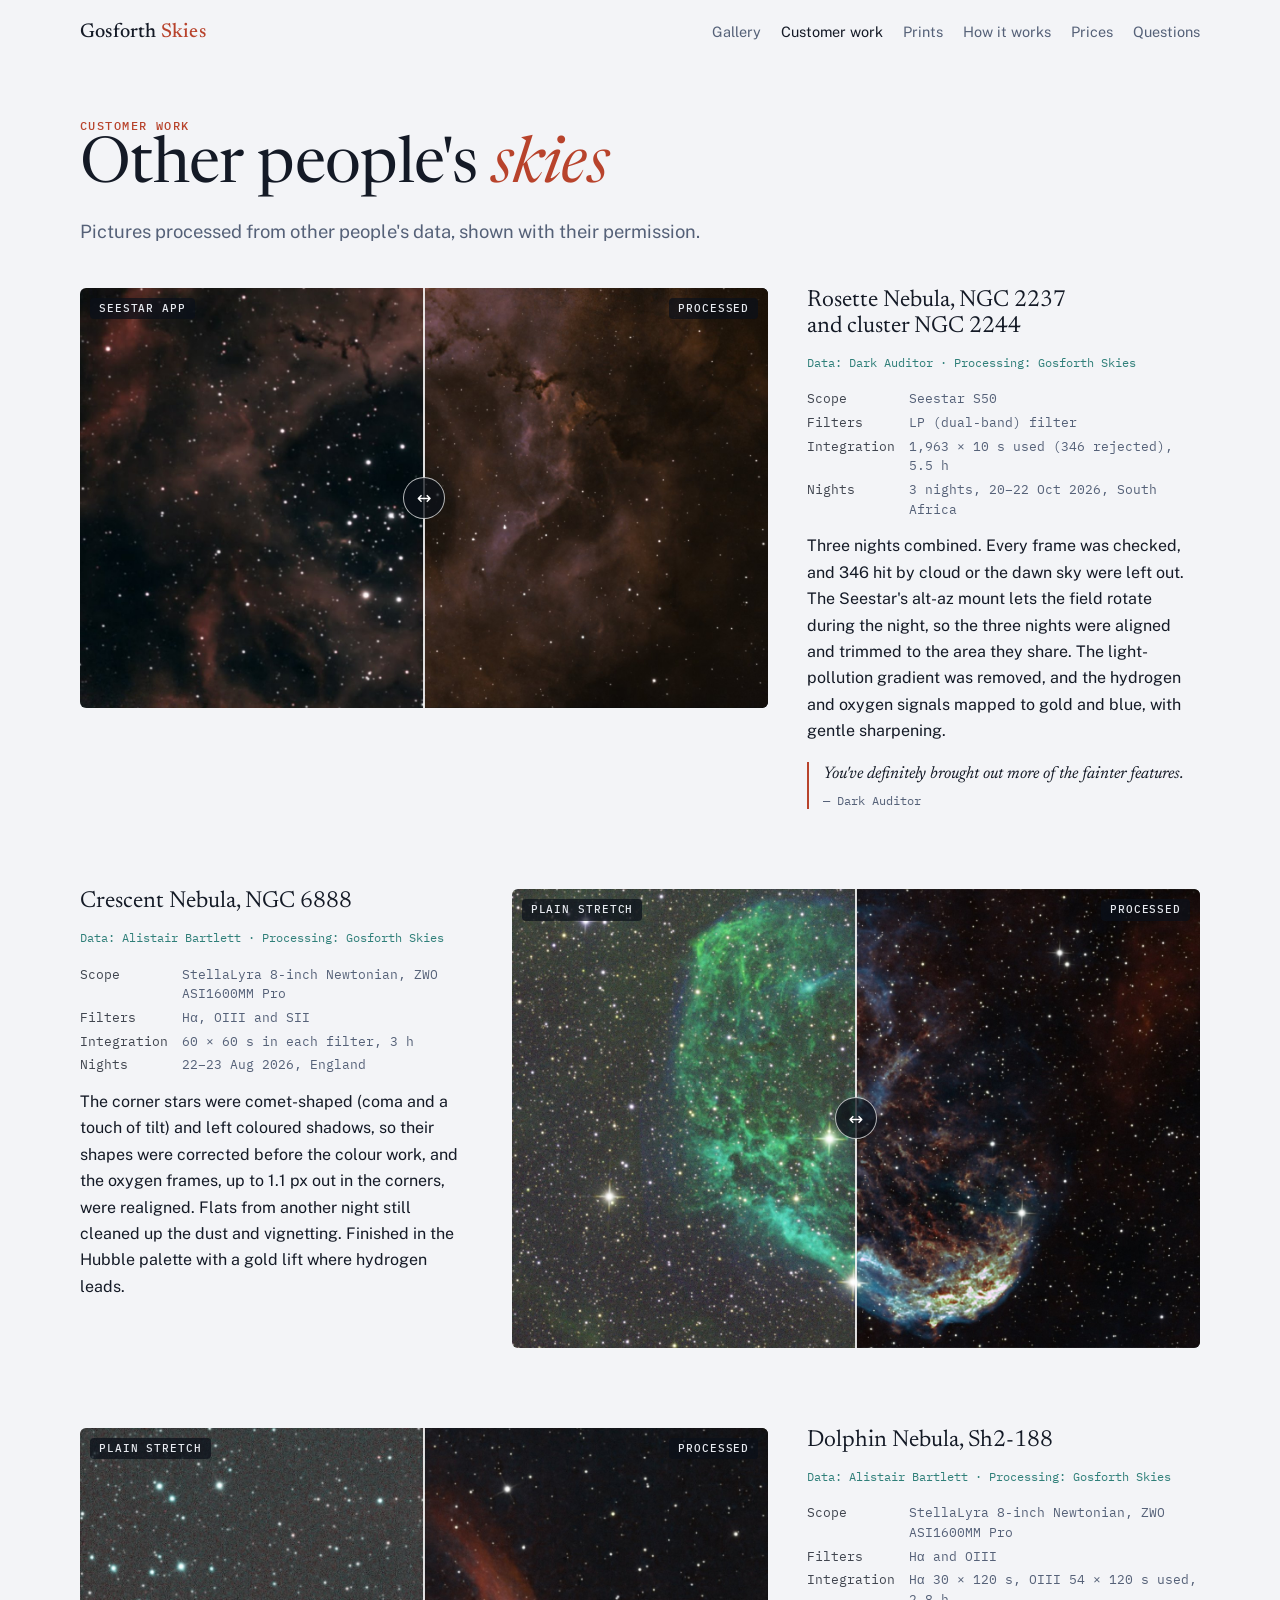
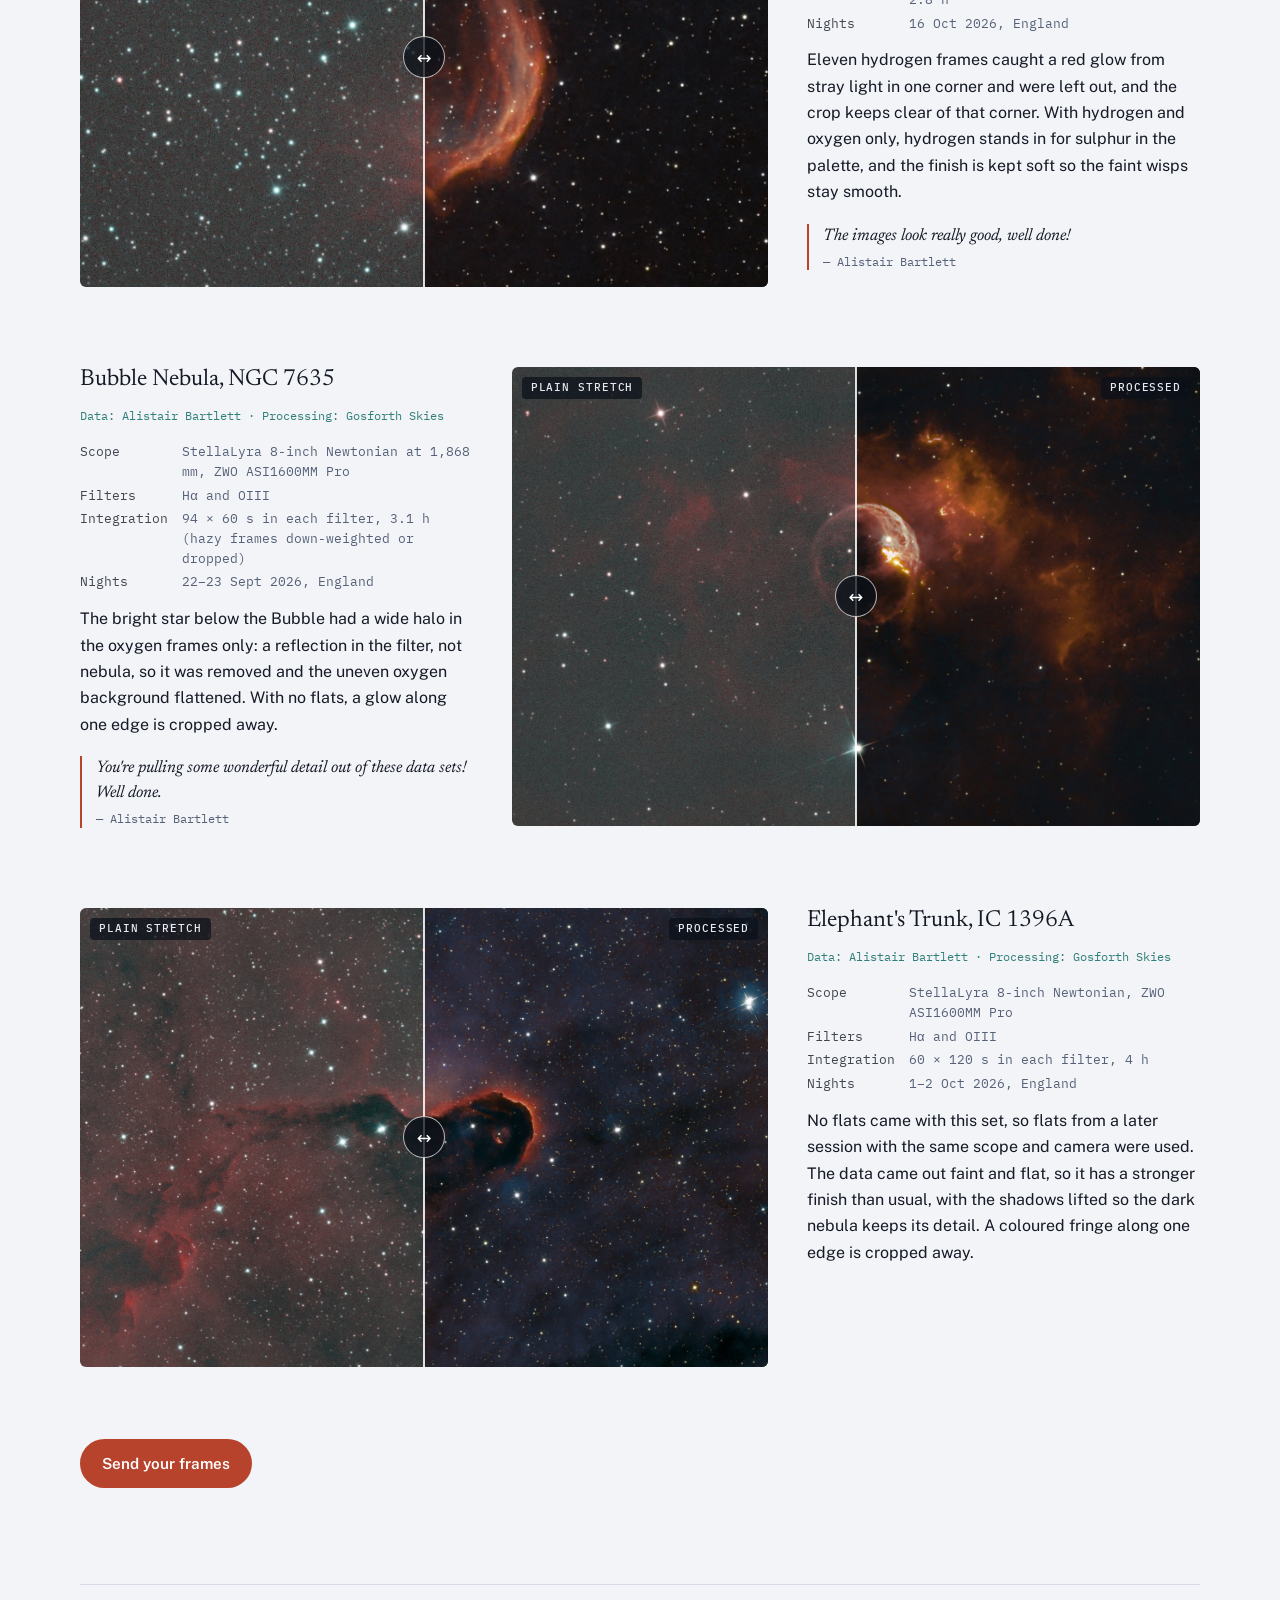
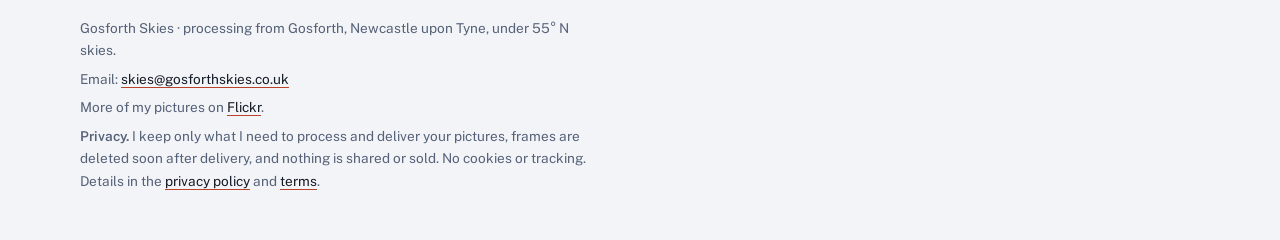
==== customers.html @ 42e8bee0 "Go live: prices back (one price per target), payment note, privacy/terms linked, search engines allo" ====
<!doctype html>
<html lang="en-GB">
<head>
<meta charset="utf-8">
<meta name="viewport" content="width=device-width, initial-scale=1, viewport-fit=cover">
<style>
:root { padding-top: env(safe-area-inset-top, 0px); padding-bottom: env(safe-area-inset-bottom, 0px); }
body { margin: 0; font-size: 14px; font-family: system-ui, sans-serif; }
img { max-width: 100%; }
[hidden] { display: none !important; }
</style>
<title>Customer work · Gosforth Skies</title>
<meta name="claude:viewport-fit-sides" content="cover">
<meta name="description" content="Astrophotography processed from other people's data, shown with their permission.">
<link rel="stylesheet" href="fonts/fonts.css"><!-- self-hosted (tools/fetch_fonts.py): no visitor data goes to Google -->
<style>
/* Layout: one long night-sky scroll; each picture is a before/after slider, captions read like an observing log. */
:root {
  --sky:      #0b1019;   /* page ground: dark sky at the zenith */
  --deep:     #121a27;   /* raised panels */
  --rule:     #243046;
  --ink:      #e6e9ef;   /* main text */
  --dim:      #95a0b4;   /* secondary text */
  --ha:       #e0664d;   /* hydrogen-alpha, 656.3 nm: the accent */
  --oiii:     #5fb7b0;   /* oxygen-III, 500.7 nm: used sparingly */
  --font-display: "Newsreader", "Iowan Old Style", Georgia, serif;
  --font-body:    "Public Sans", system-ui, -apple-system, "Segoe UI", sans-serif;
  --font-data:    "IBM Plex Mono", ui-monospace, "Cascadia Mono", Consolas, monospace;
  color-scheme: dark;
}
@media (prefers-color-scheme: light) { :root:not([data-theme="dark"]) {
  --sky: #f3f4f7; --deep: #ffffff; --rule: #d6dbe5; --ink: #141a26; --dim: #556178; --ha: #b8432c; --oiii: #2f7f79; color-scheme: light; } }
:root[data-theme="light"] {
  --sky: #f3f4f7; --deep: #ffffff; --rule: #d6dbe5; --ink: #141a26; --dim: #556178; --ha: #b8432c; --oiii: #2f7f79; color-scheme: light; }

body { background: var(--sky); color: var(--ink); font: 400 1rem/1.65 var(--font-body); }
.wrap { max-width: 1120px; margin: 0 auto; padding-left: max(16px, env(safe-area-inset-left, 0px)); padding-right: max(16px, env(safe-area-inset-right, 0px)); }
section { padding-block: clamp(48px, 8vw, 96px); border-top: 1px solid var(--rule); }
h1, h2, h3 { font-family: var(--font-display); font-weight: 400; text-wrap: balance; line-height: 1.12; margin: 0; }
h1 { font-size: clamp(2.3rem, 5.5vw, 4rem); letter-spacing: -0.01em; }
h1 em, h2 em { font-style: italic; color: var(--ha); }
h2 { font-size: clamp(1.8rem, 3.6vw, 2.6rem); }
h3 { font-size: 1.45rem; }
p { margin: 0; max-width: 65ch; }
.eyebrow { font: 500 0.75rem/1 var(--font-data); letter-spacing: 0.12em; text-transform: uppercase; color: var(--ha); }
.lede { font-size: 1.15rem; color: var(--dim); }
a { color: var(--ink); text-decoration-color: var(--ha); text-underline-offset: 3px; }
a:focus-visible, input:focus-visible, button:focus-visible { outline: 2px solid var(--oiii); outline-offset: 3px; }

/* header */
.top { padding-block: 20px; display: flex; justify-content: space-between; align-items: baseline; gap: 16px; flex-wrap: wrap; }
.brand { font: 500 1.25rem/1 var(--font-display); letter-spacing: 0.01em; }
.brand span { color: var(--ha); }
.nav { display: flex; gap: 20px; flex-wrap: wrap; font-size: 0.9rem; }
.nav a { color: var(--dim); text-decoration: none; }
.nav a:hover { color: var(--ink); }

/* hero */
.hero { display: grid; grid-template-columns: minmax(0, 5fr) minmax(0, 7fr); gap: clamp(24px, 4vw, 56px); align-items: center; padding-block: clamp(24px, 5vw, 64px) clamp(48px, 7vw, 88px); }
.hero > div:first-child { display: grid; gap: 20px; min-width: 0; }
.cta { display: inline-block; justify-self: start; padding: 12px 22px; border-radius: 999px; background: var(--ha); color: #fff; text-decoration: none; font-weight: 600; font-size: 0.95rem; }
@media (max-width: 820px) { .hero { grid-template-columns: minmax(0, 1fr); } }

/* before / after slider */
.ba { position: relative; overflow: hidden; border-radius: 6px; background: #000; max-width: 100%; touch-action: pan-y; user-select: none; }
.ba img { display: block; width: 100%; height: auto; }
.ba .after { position: absolute; inset: 0; clip-path: inset(0 0 0 var(--pos, 50%)); }
.ba .after img { width: 100%; height: 100%; object-fit: cover; }
.ba .handle { position: absolute; top: 0; bottom: 0; left: var(--pos, 50%); width: 2px; margin-left: -1px; background: rgba(255,255,255,0.85); pointer-events: none; }
.ba .handle::after { content: "\2194"; position: absolute; top: 50%; left: 50%; transform: translate(-50%, -50%); width: 40px; height: 40px; border-radius: 50%; background: rgba(11,16,25,0.75); border: 1px solid rgba(255,255,255,0.7); color: #fff; display: grid; place-items: center; font-size: 1.1rem; }
.ba input { position: absolute; inset: 0; width: 100%; height: 100%; margin: 0; opacity: 0; cursor: ew-resize; }
.ba .tag { position: absolute; top: 10px; padding: 3px 9px; border-radius: 4px; background: rgba(11,16,25,0.72); color: #e6e9ef; font: 500 0.7rem/1.4 var(--font-data); letter-spacing: 0.08em; text-transform: uppercase; pointer-events: none; }
.ba .tag.l { left: 10px; } .ba .tag.r { right: 10px; }

/* gallery */
.pairs { display: grid; gap: clamp(48px, 7vw, 80px); margin-top: 40px; }
.pair { display: grid; grid-template-columns: minmax(0, 7fr) minmax(0, 4fr); gap: clamp(20px, 3vw, 40px); align-items: start; }
.pair.flip { grid-template-columns: minmax(0, 4fr) minmax(0, 7fr); }
.pair.flip .ba, .pair.flip figure { order: 2; }
.pair .text { display: grid; gap: 14px; min-width: 0; }
@media (max-width: 820px) { .pair, .pair.flip { grid-template-columns: minmax(0, 1fr); } .pair.flip .ba, .pair.flip figure { order: 0; } }
.log { display: grid; grid-template-columns: max-content minmax(0, 1fr); gap: 4px 14px; margin: 4px 0 0; font: 400 0.82rem/1.5 var(--font-data); color: var(--dim); font-variant-numeric: tabular-nums; }
.log dt { color: var(--ink); opacity: 0.8; }
.log dd { margin: 0; }
.credit { font: 400 0.78rem/1.4 var(--font-data); color: var(--oiii); }
.more { margin-top: clamp(36px, 5vw, 56px); font-weight: 600; }
.more a::after { content: " \2192"; color: var(--ha); }
/* customer work page (customers.html, built by tools/build_clients.py) */
a.brand { color: var(--ink); text-decoration: none; }
.nav a[aria-current="page"] { color: var(--ink); }
.quote { margin: 4px 0 0; padding-left: 14px; border-left: 2px solid var(--ha); display: grid; gap: 4px; }
.quote p { font: italic 400 1.05rem/1.5 var(--font-display); }
.quote cite { font: 400 0.78rem/1.4 var(--font-data); color: var(--dim); font-style: normal; }
.quote cite::before { content: "\2014\00a0"; }

.grid3 { display: grid; grid-template-columns: repeat(3, minmax(0, 1fr)); gap: 20px; margin-top: 36px; }
@media (max-width: 820px) { .grid3 { grid-template-columns: minmax(0, 1fr); } }
figure { margin: 0; display: grid; gap: 10px; min-width: 0; }
figure img { width: 100%; height: auto; border-radius: 6px; display: block; }
figcaption { display: grid; gap: 3px; font-size: 0.92rem; }
figcaption b { font-weight: 600; }
figcaption span { color: var(--dim); font-size: 0.85rem; }

/* prints: cards generated from data/print_sizes.csv by tools/build_prints.py; every picture sits in the same 3:2 frame */
.prints { display: grid; grid-template-columns: repeat(3, minmax(0, 1fr)); gap: 32px 24px; margin-top: 24px; align-items: start; }
@media (max-width: 900px) { .prints { grid-template-columns: repeat(2, minmax(0, 1fr)); } }
@media (max-width: 560px) { .prints { grid-template-columns: minmax(0, 1fr); } }
.print img, .print .noimg { width: 100%; aspect-ratio: 3 / 2; object-fit: contain; background: #05080d; border-radius: 6px; }
.print .noimg { display: grid; place-items: center; color: var(--dim); font: 400 0.8rem var(--font-data); border: 1px dashed var(--rule); background: var(--deep); }
.sizes { font: 500 0.78rem/1.4 var(--font-data) !important; letter-spacing: 0.06em; color: var(--ha) !important; }
.onreq { font: 400 0.75rem/1.4 var(--font-data) !important; color: var(--dim) !important; }
/* colour-version buttons under a print that comes in two palettes */
.vers { display: flex; gap: 6px; flex-wrap: wrap; margin-top: -2px; }
.vers button { font: 500 0.72rem/1 var(--font-data); letter-spacing: 0.04em; padding: 7px 11px; border-radius: 999px; border: 1px solid var(--rule); background: var(--deep); color: var(--dim); cursor: pointer; }
.vers button[aria-pressed="true"] { border-color: var(--ha); color: var(--ink); }
.vers button:hover { color: var(--ink); }
.media { margin-top: 36px; display: grid; gap: 8px; max-width: 760px; }
.media .note { margin-top: 0; }

/* how it works: a real sequence */
.steps { display: grid; grid-template-columns: repeat(3, minmax(0, 1fr)); gap: 28px; margin-top: 36px; counter-reset: step; }
@media (max-width: 820px) { .steps { grid-template-columns: minmax(0, 1fr); } }
.step { display: grid; gap: 10px; align-content: start; min-width: 0; }
.step::before { counter-increment: step; content: counter(step); font: 400 2.6rem/1 var(--font-display); color: var(--ha); }
.step p { color: var(--dim); }
/* send your frames: the upload box (talks to the gosforth-upload Worker at upload.gosforthskies.co.uk) */
.send { margin-top: 40px; background: var(--deep); border: 1px solid var(--ha); border-radius: 8px; padding: clamp(18px, 3vw, 28px); display: grid; gap: 16px; max-width: 760px; }
.send .fields { display: grid; grid-template-columns: repeat(2, minmax(0, 1fr)); gap: 12px 16px; }
@media (max-width: 560px) { .send .fields { grid-template-columns: minmax(0, 1fr); } }
.send label { display: grid; gap: 4px; font-size: 0.85rem; color: var(--dim); min-width: 0; }
.send input[type=text], .send input[type=email] { font: inherit; color: var(--ink); background: var(--sky); border: 1px solid var(--rule); border-radius: 6px; padding: 9px 11px; min-width: 0; }
.drop { border: 1px dashed var(--rule); border-radius: 8px; padding: 22px 16px; text-align: center; color: var(--dim); cursor: pointer; display: grid; gap: 6px; }
.drop.over { border-color: var(--oiii); color: var(--ink); }
.drop b { color: var(--ink); font-weight: 600; }
.send button { justify-self: start; padding: 12px 22px; border: 0; border-radius: 999px; background: var(--ha); color: #fff; font: 600 0.95rem var(--font-body); cursor: pointer; }
.send button:disabled { opacity: 0.5; cursor: default; }
.bar { height: 8px; border-radius: 4px; background: var(--sky); border: 1px solid var(--rule); overflow: hidden; }
.bar i { display: block; height: 100%; width: 0; background: var(--oiii); transition: width 0.3s; }
.sendmsg { font: 400 0.85rem/1.5 var(--font-data); color: var(--dim); }
.sendmsg.err { color: var(--ha); }
.send .trap { position: absolute; left: -9999px; width: 1px; height: 1px; overflow: hidden; }   /* honeypot: people never see it */
code { font: 400 0.88em var(--font-data); background: var(--deep); border: 1px solid var(--rule); border-radius: 4px; padding: 1px 5px; overflow-wrap: anywhere; }

/* pricing */
.price { margin-top: 32px; display: grid; grid-template-columns: repeat(4, minmax(0, 1fr)); gap: 16px; }
@media (max-width: 900px) { .price { grid-template-columns: repeat(2, minmax(0, 1fr)); } }
@media (max-width: 480px) { .price { grid-template-columns: minmax(0, 1fr); } }
.tier { background: var(--deep); border: 1px solid var(--rule); border-radius: 8px; padding: 22px; display: grid; gap: 10px; align-content: start; }
.tier.pilot { border-color: var(--ha); }
.tier .amt { font: 400 2rem/1 var(--font-display); }
.tier .amt small { font: 400 0.85rem var(--font-body); color: var(--dim); }
.tier ul { margin: 0; padding-left: 18px; color: var(--dim); font-size: 0.92rem; display: grid; gap: 4px; }
.note { margin-top: 18px; font-size: 0.88rem; color: var(--dim); }

/* faq */
.faq { margin-top: 28px; display: grid; gap: 0; max-width: 780px; }
.faq details { border-bottom: 1px solid var(--rule); padding-block: 16px; }
.faq summary { cursor: pointer; font-weight: 600; list-style: none; display: flex; justify-content: space-between; gap: 16px; }
.faq summary::after { content: "+"; color: var(--ha); font-size: 1.2rem; line-height: 1; }
.faq details[open] summary::after { content: "\2212"; }
.faq details p { margin-top: 10px; color: var(--dim); }

footer { border-top: 1px solid var(--rule); padding-block: 32px 48px; color: var(--dim); font-size: 0.85rem; display: grid; gap: 6px; }
@media (prefers-reduced-motion: reduce) { html { scroll-behavior: auto; } }
html { scroll-behavior: smooth; }
</style>

</head>
<body>
<div class="wrap">
  <header class="top">
    <a class="brand" href="index.html">Gosforth <span>Skies</span></a>
    <nav class="nav" aria-label="Sections">
      <a href="index.html#gallery">Gallery</a><a href="customers.html" aria-current="page">Customer work</a><a href="index.html#prints">Prints</a><a href="index.html#how">How it works</a><a href="index.html#prices">Prices</a><a href="index.html#faq">Questions</a>
    </nav>
  </header>
</div>

<section id="customers" style="border-top:0; padding-top:clamp(24px, 5vw, 56px)">
  <div class="wrap">
    <p class="eyebrow">Customer work</p>
    <h1>Other people's <em>skies</em></h1>
    <p class="lede" style="margin-top:14px">Pictures processed from other people's data, shown with their permission.</p>
    <div class="pairs">
      <div class="pair">
        <div class="ba" style="--pos:50%">
          <img src="img/c_rosette_before.jpg" alt="Rosette Nebula, NGC 2237 and cluster NGC 2244, Seestar app" width="1600" height="976" loading="lazy">
          <div class="after"><img src="img/c_rosette_after.jpg" alt="Rosette Nebula, NGC 2237 and cluster NGC 2244, processed" width="1600" height="976" loading="lazy"></div>
          <div class="handle"></div>
          <span class="tag l">Seestar app</span><span class="tag r">Processed</span>
          <input type="range" min="0" max="100" value="50" aria-label="Compare Rosette Nebula, NGC 2237 and cluster NGC 2244 before and after" id="ba-c0">
        </div>
        <div class="text">
          <h3>Rosette Nebula, NGC 2237 and cluster NGC 2244</h3>
          <p class="credit">Data: Dark Auditor · Processing: Gosforth Skies</p>
          <dl class="log">
            <dt>Scope</dt><dd>Seestar S50</dd>
            <dt>Filters</dt><dd>LP (dual-band) filter</dd>
            <dt>Integration</dt><dd>1,963 × 10 s used (346 rejected), 5.5 h</dd>
            <dt>Nights</dt><dd>3 nights, 20–22 Oct 2026, South Africa</dd>
          </dl>
          <p>Three nights combined. Every frame was checked, and 346 hit by cloud or the dawn sky were left out. The Seestar&#x27;s alt-az mount lets the field rotate during the night, so the three nights were aligned and trimmed to the area they share. The light-pollution gradient was removed, and the hydrogen and oxygen signals mapped to gold and blue, with gentle sharpening.</p>
          <blockquote class="quote"><p>You&#x27;ve definitely brought out more of the fainter features.</p><cite>Dark Auditor</cite></blockquote>
        </div>
      </div>
      <div class="pair flip">
        <div class="ba" style="--pos:50%">
          <img src="img/c_crescent_before.jpg" alt="Crescent Nebula, NGC 6888, plain stretch" width="1600" height="1066" loading="lazy">
          <div class="after"><img src="img/c_crescent_after.jpg" alt="Crescent Nebula, NGC 6888, processed" width="1600" height="1066" loading="lazy"></div>
          <div class="handle"></div>
          <span class="tag l">Plain stretch</span><span class="tag r">Processed</span>
          <input type="range" min="0" max="100" value="50" aria-label="Compare Crescent Nebula, NGC 6888 before and after" id="ba-c1">
        </div>
        <div class="text">
          <h3>Crescent Nebula, NGC 6888</h3>
          <p class="credit">Data: Alistair Bartlett · Processing: Gosforth Skies</p>
          <dl class="log">
            <dt>Scope</dt><dd>StellaLyra 8-inch Newtonian, ZWO ASI1600MM Pro</dd>
            <dt>Filters</dt><dd>Hα, OIII and SII</dd>
            <dt>Integration</dt><dd>60 × 60 s in each filter, 3 h</dd>
            <dt>Nights</dt><dd>22–23 Aug 2026, England</dd>
          </dl>
          <p>The corner stars were comet-shaped (coma and a touch of tilt) and left coloured shadows, so their shapes were corrected before the colour work, and the oxygen frames, up to 1.1 px out in the corners, were realigned. Flats from another night still cleaned up the dust and vignetting. Finished in the Hubble palette with a gold lift where hydrogen leads.</p>
        </div>
      </div>
      <div class="pair">
        <div class="ba" style="--pos:50%">
          <img src="img/c_dolphin_before.jpg" alt="Dolphin Nebula, Sh2-188, plain stretch" width="1472" height="982" loading="lazy">
          <div class="after"><img src="img/c_dolphin_after.jpg" alt="Dolphin Nebula, Sh2-188, processed" width="1472" height="982" loading="lazy"></div>
          <div class="handle"></div>
          <span class="tag l">Plain stretch</span><span class="tag r">Processed</span>
          <input type="range" min="0" max="100" value="50" aria-label="Compare Dolphin Nebula, Sh2-188 before and after" id="ba-c2">
        </div>
        <div class="text">
          <h3>Dolphin Nebula, Sh2-188</h3>
          <p class="credit">Data: Alistair Bartlett · Processing: Gosforth Skies</p>
          <dl class="log">
            <dt>Scope</dt><dd>StellaLyra 8-inch Newtonian, ZWO ASI1600MM Pro</dd>
            <dt>Filters</dt><dd>Hα and OIII</dd>
            <dt>Integration</dt><dd>Hα 30 × 120 s, OIII 54 × 120 s used, 2.8 h</dd>
            <dt>Nights</dt><dd>16 Oct 2026, England</dd>
          </dl>
          <p>Eleven hydrogen frames caught a red glow from stray light in one corner and were left out, and the crop keeps clear of that corner. With hydrogen and oxygen only, hydrogen stands in for sulphur in the palette, and the finish is kept soft so the faint wisps stay smooth.</p>
          <blockquote class="quote"><p>The images look really good, well done!</p><cite>Alistair Bartlett</cite></blockquote>
        </div>
      </div>
      <div class="pair flip">
        <div class="ba" style="--pos:50%">
          <img src="img/c_bubble_before.jpg" alt="Bubble Nebula, NGC 7635, plain stretch" width="1600" height="1067" loading="lazy">
          <div class="after"><img src="img/c_bubble_after.jpg" alt="Bubble Nebula, NGC 7635, processed" width="1600" height="1067" loading="lazy"></div>
          <div class="handle"></div>
          <span class="tag l">Plain stretch</span><span class="tag r">Processed</span>
          <input type="range" min="0" max="100" value="50" aria-label="Compare Bubble Nebula, NGC 7635 before and after" id="ba-c3">
        </div>
        <div class="text">
          <h3>Bubble Nebula, NGC 7635</h3>
          <p class="credit">Data: Alistair Bartlett · Processing: Gosforth Skies</p>
          <dl class="log">
            <dt>Scope</dt><dd>StellaLyra 8-inch Newtonian at 1,868 mm, ZWO ASI1600MM Pro</dd>
            <dt>Filters</dt><dd>Hα and OIII</dd>
            <dt>Integration</dt><dd>94 × 60 s in each filter, 3.1 h (hazy frames down-weighted or dropped)</dd>
            <dt>Nights</dt><dd>22–23 Sept 2026, England</dd>
          </dl>
          <p>The bright star below the Bubble had a wide halo in the oxygen frames only: a reflection in the filter, not nebula, so it was removed and the uneven oxygen background flattened. With no flats, a glow along one edge is cropped away.</p>
          <blockquote class="quote"><p>You&#x27;re pulling some wonderful detail out of these data sets! Well done.</p><cite>Alistair Bartlett</cite></blockquote>
        </div>
      </div>
      <div class="pair">
        <div class="ba" style="--pos:50%">
          <img src="img/c_elephant_before.jpg" alt="Elephant&#x27;s Trunk, IC 1396A, plain stretch" width="1600" height="1067" loading="lazy">
          <div class="after"><img src="img/c_elephant_after.jpg" alt="Elephant&#x27;s Trunk, IC 1396A, processed" width="1600" height="1067" loading="lazy"></div>
          <div class="handle"></div>
          <span class="tag l">Plain stretch</span><span class="tag r">Processed</span>
          <input type="range" min="0" max="100" value="50" aria-label="Compare Elephant&#x27;s Trunk, IC 1396A before and after" id="ba-c4">
        </div>
        <div class="text">
          <h3>Elephant&#x27;s Trunk, IC 1396A</h3>
          <p class="credit">Data: Alistair Bartlett · Processing: Gosforth Skies</p>
          <dl class="log">
            <dt>Scope</dt><dd>StellaLyra 8-inch Newtonian, ZWO ASI1600MM Pro</dd>
            <dt>Filters</dt><dd>Hα and OIII</dd>
            <dt>Integration</dt><dd>60 × 120 s in each filter, 4 h</dd>
            <dt>Nights</dt><dd>1–2 Oct 2026, England</dd>
          </dl>
          <p>No flats came with this set, so flats from a later session with the same scope and camera were used. The data came out faint and flat, so it has a stronger finish than usual, with the shadows lifted so the dark nebula keeps its detail. A coloured fringe along one edge is cropped away.</p>
        </div>
      </div>
    </div>
    <p style="margin-top:clamp(40px, 6vw, 72px)"><a class="cta" href="index.html#upload">Send your frames</a></p>
  </div>
</section>

<div class="wrap">
  <footer>
    <p>Gosforth Skies · processing from Gosforth, Newcastle upon Tyne, under 55° N skies.</p>
    <p>Email: <span id="contact">skies at gosforthskies dot co dot uk</span></p>
    <p>More of my pictures on <a href="https://www.flickr.com/photos/gosforthskies/" rel="noopener">Flickr</a>.</p>
    <p id="privacy"><b>Privacy.</b> I keep only what I need to process and deliver your pictures, frames are deleted soon after delivery, and nothing is shared or sold. No cookies or tracking. Details in the <a href="privacy.html">privacy policy</a> and <a href="terms.html">terms</a>.</p>
  </footer>
</div>

<script>
document.querySelectorAll('.ba').forEach(function (box) {
  var input = box.querySelector('input');
  var set = function () { box.style.setProperty('--pos', input.value + '%'); };
  input.addEventListener('input', set); set();
});
// prints in two colour versions: the buttons swap the picture above them
document.querySelectorAll('.print .vers').forEach(function (group) {
  var img = group.parentNode.querySelector('img');
  group.querySelectorAll('button').forEach(function (b) {
    b.addEventListener('click', function () {
      img.src = b.getAttribute('data-src');
      group.querySelectorAll('button').forEach(function (o) { o.setAttribute('aria-pressed', o === b ? 'true' : 'false'); });
    });
  });
});
// contact address built in the browser so it never appears whole in the page source (light protection from scrapers);
// without JavaScript the "skies at gosforthskies dot co dot uk" text stays as written
(function () {
  var el = document.getElementById('contact'); if (!el) return;
  var addr = ['skies', String.fromCharCode(64), ['gosforthskies', 'co', 'uk'].join('.')].join('');
  var a = document.createElement('a'); a.href = 'mail' + 'to:' + addr; a.textContent = addr;
  el.textContent = ''; el.appendChild(a);
})();
</script>

</body>
</html>
---- fonts/fonts.css ----
/* self-hosted copies of the Google Fonts (tools/fetch_fonts.py) */
@font-face {
  font-family: 'IBM Plex Mono';
  font-style: normal;
  font-weight: 400;
  font-display: swap;
  src: url(IBMPlexMono-normal-400.woff2) format('woff2');
  unicode-range: U+0000-00FF, U+0131, U+0152-0153, U+02BB-02BC, U+02C6, U+02DA, U+02DC, U+0304, U+0308, U+0329, U+2000-206F, U+20AC, U+2122, U+2191, U+2193, U+2212, U+2215, U+FEFF, U+FFFD;
}
@font-face {
  font-family: 'IBM Plex Mono';
  font-style: normal;
  font-weight: 500;
  font-display: swap;
  src: url(IBMPlexMono-normal-500.woff2) format('woff2');
  unicode-range: U+0000-00FF, U+0131, U+0152-0153, U+02BB-02BC, U+02C6, U+02DA, U+02DC, U+0304, U+0308, U+0329, U+2000-206F, U+20AC, U+2122, U+2191, U+2193, U+2212, U+2215, U+FEFF, U+FFFD;
}
@font-face {
  font-family: 'Newsreader';
  font-style: italic;
  font-weight: 400;
  font-display: swap;
  src: url(Newsreader-italic-400.woff2) format('woff2');
  unicode-range: U+0000-00FF, U+0131, U+0152-0153, U+02BB-02BC, U+02C6, U+02DA, U+02DC, U+0304, U+0308, U+0329, U+2000-206F, U+20AC, U+2122, U+2191, U+2193, U+2212, U+2215, U+FEFF, U+FFFD;
}
@font-face {
  font-family: 'Newsreader';
  font-style: normal;
  font-weight: 400;
  font-display: swap;
  src: url(Newsreader-normal-400.woff2) format('woff2');
  unicode-range: U+0000-00FF, U+0131, U+0152-0153, U+02BB-02BC, U+02C6, U+02DA, U+02DC, U+0304, U+0308, U+0329, U+2000-206F, U+20AC, U+2122, U+2191, U+2193, U+2212, U+2215, U+FEFF, U+FFFD;
}
@font-face {
  font-family: 'Newsreader';
  font-style: normal;
  font-weight: 500;
  font-display: swap;
  src: url(Newsreader-normal-500.woff2) format('woff2');
  unicode-range: U+0000-00FF, U+0131, U+0152-0153, U+02BB-02BC, U+02C6, U+02DA, U+02DC, U+0304, U+0308, U+0329, U+2000-206F, U+20AC, U+2122, U+2191, U+2193, U+2212, U+2215, U+FEFF, U+FFFD;
}
@font-face {
  font-family: 'Public Sans';
  font-style: normal;
  font-weight: 400;
  font-display: swap;
  src: url(PublicSans-normal-400.woff2) format('woff2');
  unicode-range: U+0000-00FF, U+0131, U+0152-0153, U+02BB-02BC, U+02C6, U+02DA, U+02DC, U+0304, U+0308, U+0329, U+2000-206F, U+20AC, U+2122, U+2191, U+2193, U+2212, U+2215, U+FEFF, U+FFFD;
}
@font-face {
  font-family: 'Public Sans';
  font-style: normal;
  font-weight: 500;
  font-display: swap;
  src: url(PublicSans-normal-500.woff2) format('woff2');
  unicode-range: U+0000-00FF, U+0131, U+0152-0153, U+02BB-02BC, U+02C6, U+02DA, U+02DC, U+0304, U+0308, U+0329, U+2000-206F, U+20AC, U+2122, U+2191, U+2193, U+2212, U+2215, U+FEFF, U+FFFD;
}
@font-face {
  font-family: 'Public Sans';
  font-style: normal;
  font-weight: 600;
  font-display: swap;
  src: url(PublicSans-normal-600.woff2) format('woff2');
  unicode-range: U+0000-00FF, U+0131, U+0152-0153, U+02BB-02BC, U+02C6, U+02DA, U+02DC, U+0304, U+0308, U+0329, U+2000-206F, U+20AC, U+2122, U+2191, U+2193, U+2212, U+2215, U+FEFF, U+FFFD;
}
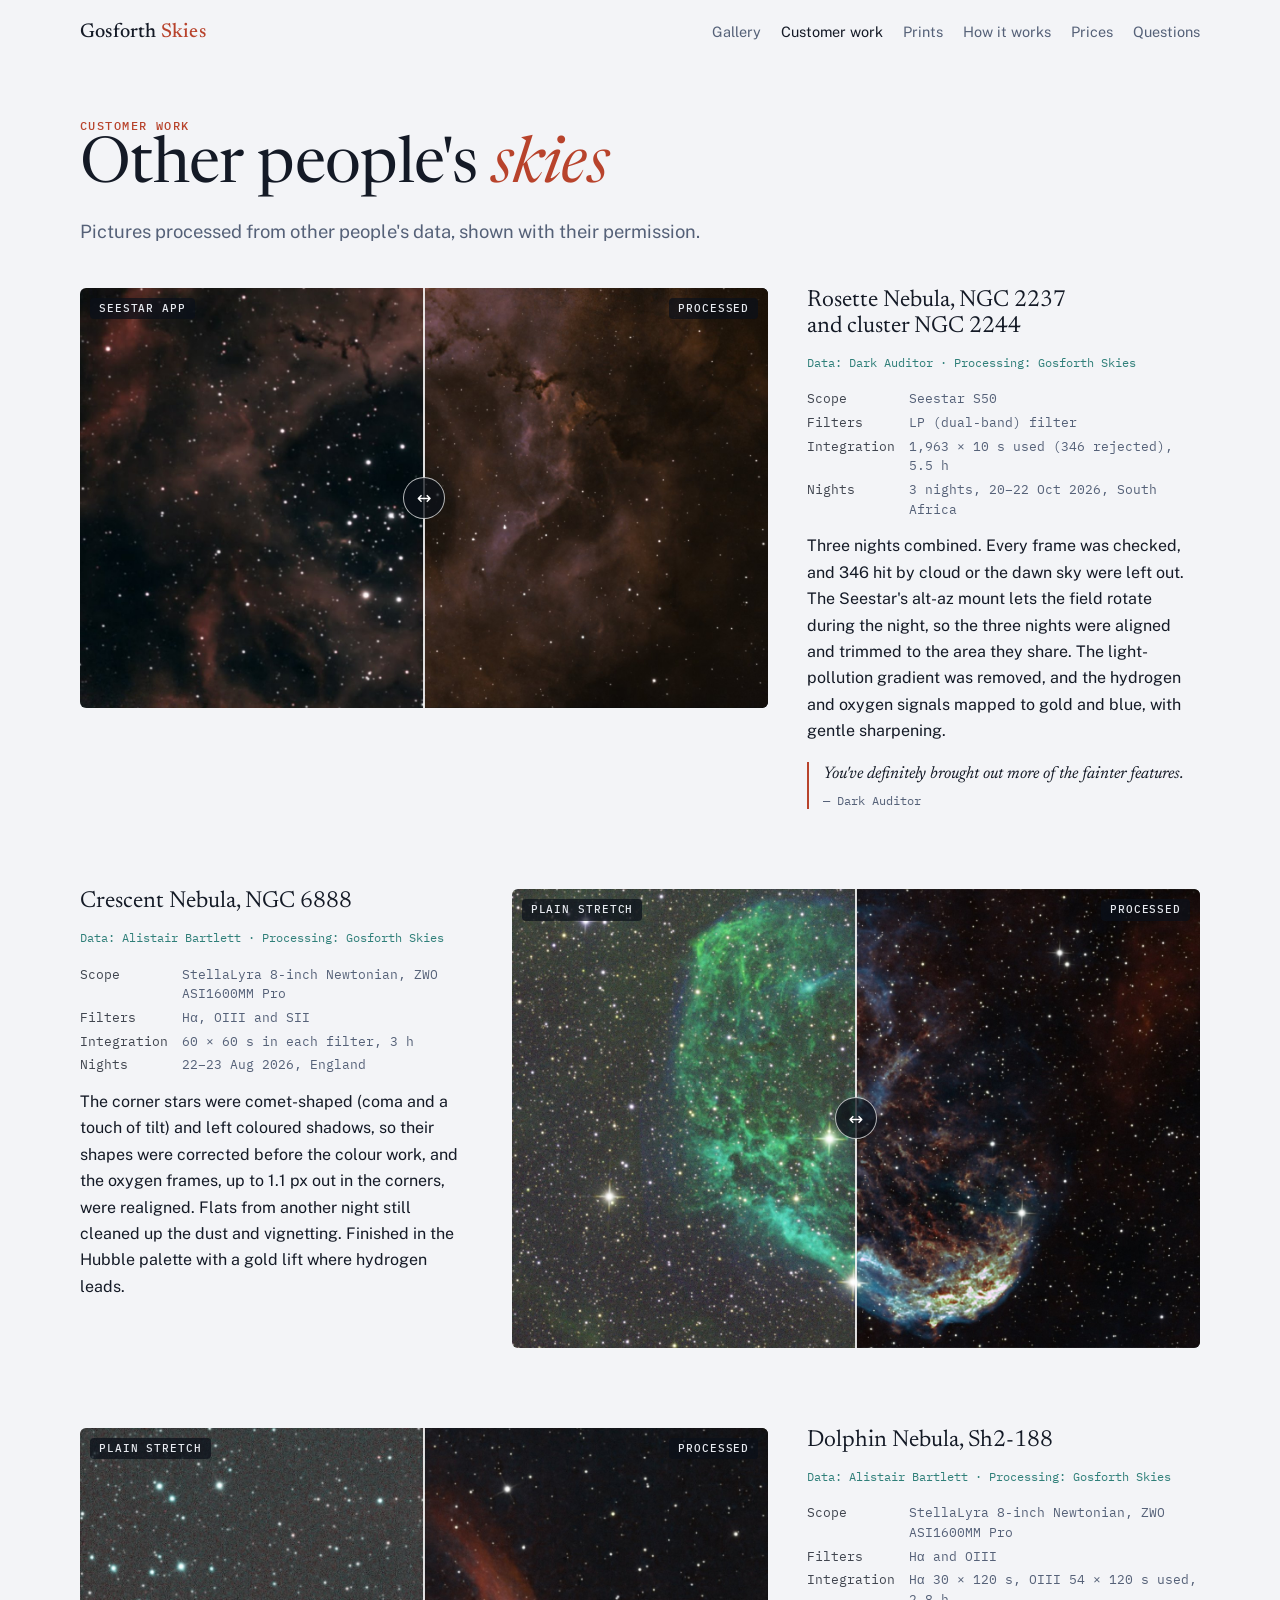
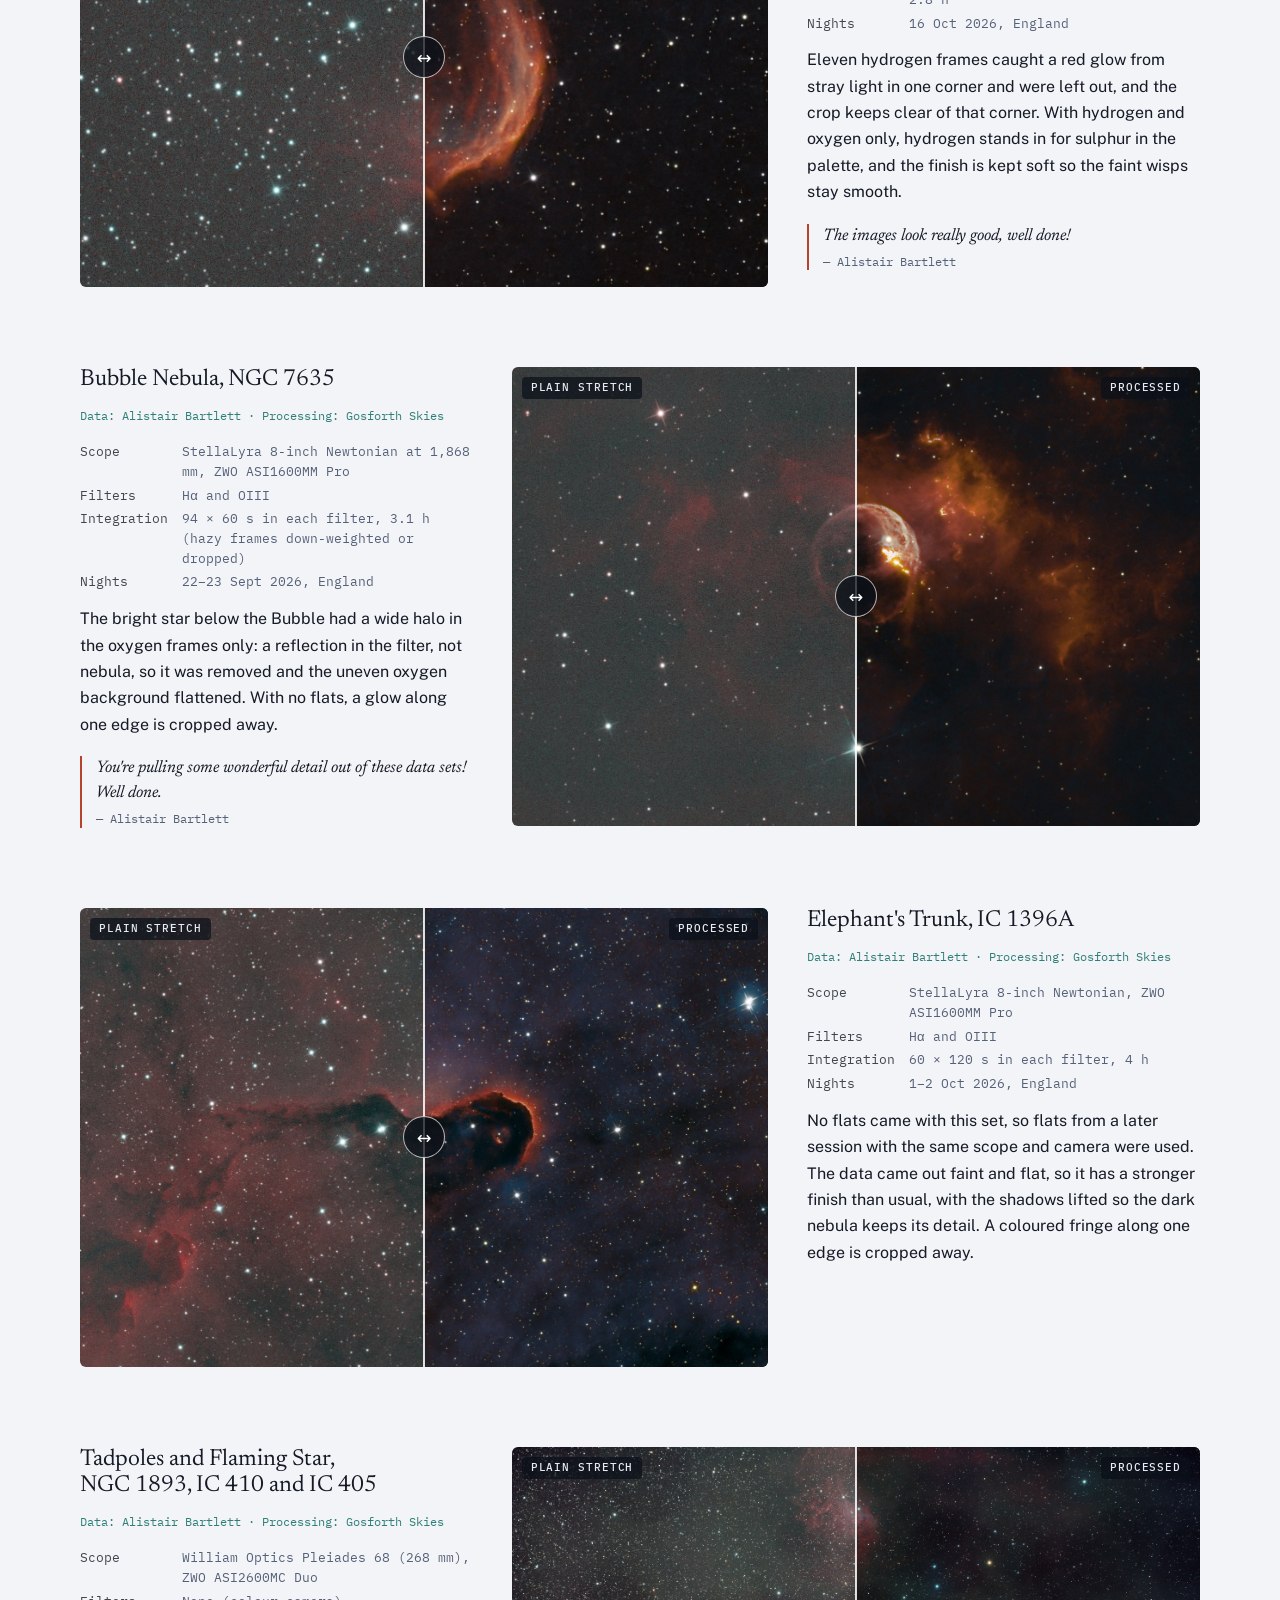
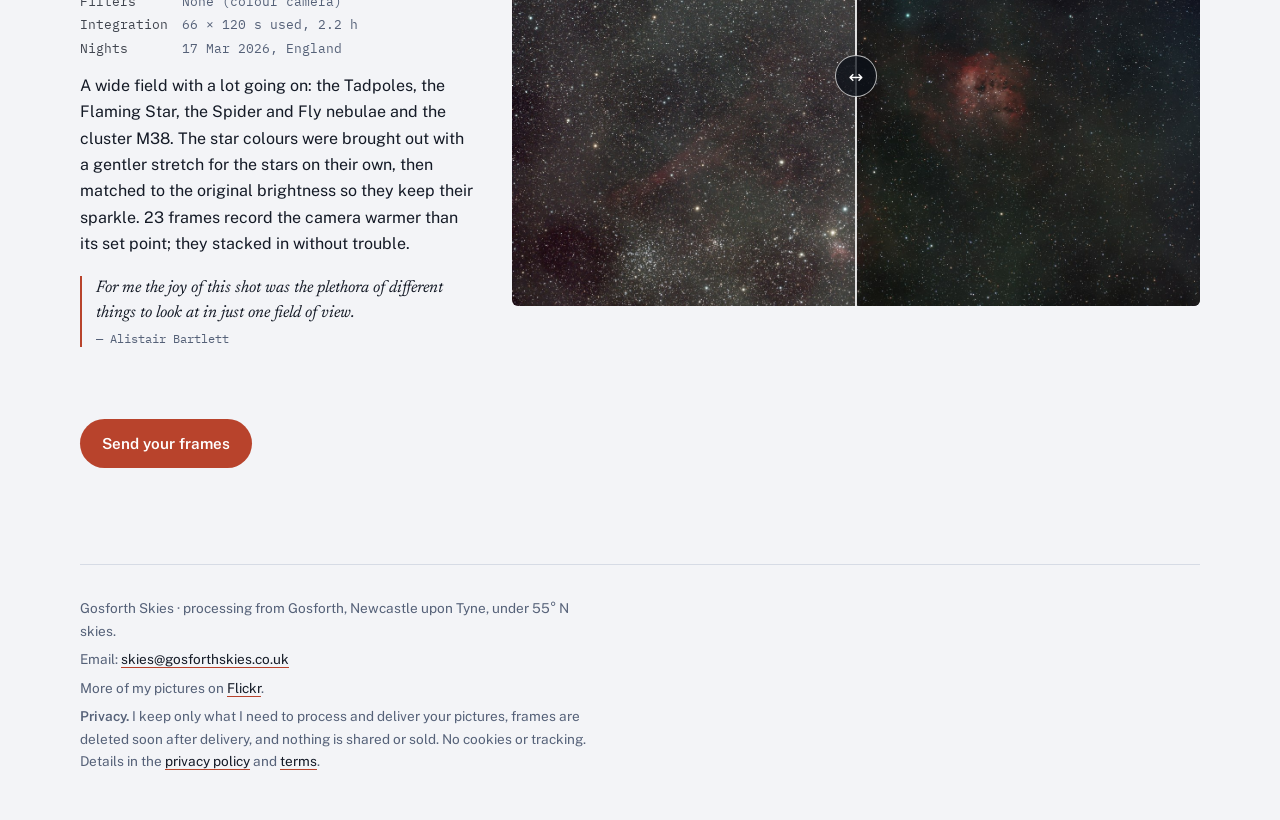
==== commit 88927550: "Customer work: Alistair's NGC 1893 (Tadpoles and Flaming Star) with the new star colours Co-Authored" ====
--- a/customers.html
+++ b/customers.html
@@ -108,6 +108,8 @@
 .print img, .print .noimg { width: 100%; aspect-ratio: 3 / 2; object-fit: contain; background: #05080d; border-radius: 6px; }
 .print .noimg { display: grid; place-items: center; color: var(--dim); font: 400 0.8rem var(--font-data); border: 1px dashed var(--rule); background: var(--deep); }
 .sizes { font: 500 0.78rem/1.4 var(--font-data) !important; letter-spacing: 0.06em; color: var(--ha) !important; }
+.buy { color: inherit; text-decoration: none; border: 1px solid currentColor; border-radius: 4px; padding: 1px 7px; margin: 2px 4px 2px 0; display: inline-block; }
+.buy:hover, .buy:focus-visible { background: rgba(255,255,255,0.1); }
 .onreq { font: 400 0.75rem/1.4 var(--font-data) !important; color: var(--dim) !important; }
 /* colour-version buttons under a print that comes in two palettes */
 .vers { display: flex; gap: 6px; flex-wrap: wrap; margin-top: -2px; }
@@ -283,6 +285,27 @@
             <dt>Nights</dt><dd>1–2 Oct 2026, England</dd>
           </dl>
           <p>No flats came with this set, so flats from a later session with the same scope and camera were used. The data came out faint and flat, so it has a stronger finish than usual, with the shadows lifted so the dark nebula keeps its detail. A coloured fringe along one edge is cropped away.</p>
+        </div>
+      </div>
+      <div class="pair flip">
+        <div class="ba" style="--pos:50%">
+          <img src="img/c_ngc1893_before.jpg" alt="Tadpoles and Flaming Star, NGC 1893, IC 410 and IC 405, plain stretch" width="1600" height="1067" loading="lazy">
+          <div class="after"><img src="img/c_ngc1893_after.jpg" alt="Tadpoles and Flaming Star, NGC 1893, IC 410 and IC 405, processed" width="1600" height="1067" loading="lazy"></div>
+          <div class="handle"></div>
+          <span class="tag l">Plain stretch</span><span class="tag r">Processed</span>
+          <input type="range" min="0" max="100" value="50" aria-label="Compare Tadpoles and Flaming Star, NGC 1893, IC 410 and IC 405 before and after" id="ba-c5">
+        </div>
+        <div class="text">
+          <h3>Tadpoles and Flaming Star, NGC 1893, IC 410 and IC 405</h3>
+          <p class="credit">Data: Alistair Bartlett · Processing: Gosforth Skies</p>
+          <dl class="log">
+            <dt>Scope</dt><dd>William Optics Pleiades 68 (268 mm), ZWO ASI2600MC Duo</dd>
+            <dt>Filters</dt><dd>None (colour camera)</dd>
+            <dt>Integration</dt><dd>66 × 120 s used, 2.2 h</dd>
+            <dt>Nights</dt><dd>17 Mar 2026, England</dd>
+          </dl>
+          <p>A wide field with a lot going on: the Tadpoles, the Flaming Star, the Spider and Fly nebulae and the cluster M38. The star colours were brought out with a gentler stretch for the stars on their own, then matched to the original brightness so they keep their sparkle. 23 frames record the camera warmer than its set point; they stacked in without trouble.</p>
+          <blockquote class="quote"><p>For me the joy of this shot was the plethora of different things to look at in just one field of view.</p><cite>Alistair Bartlett</cite></blockquote>
         </div>
       </div>
     </div>
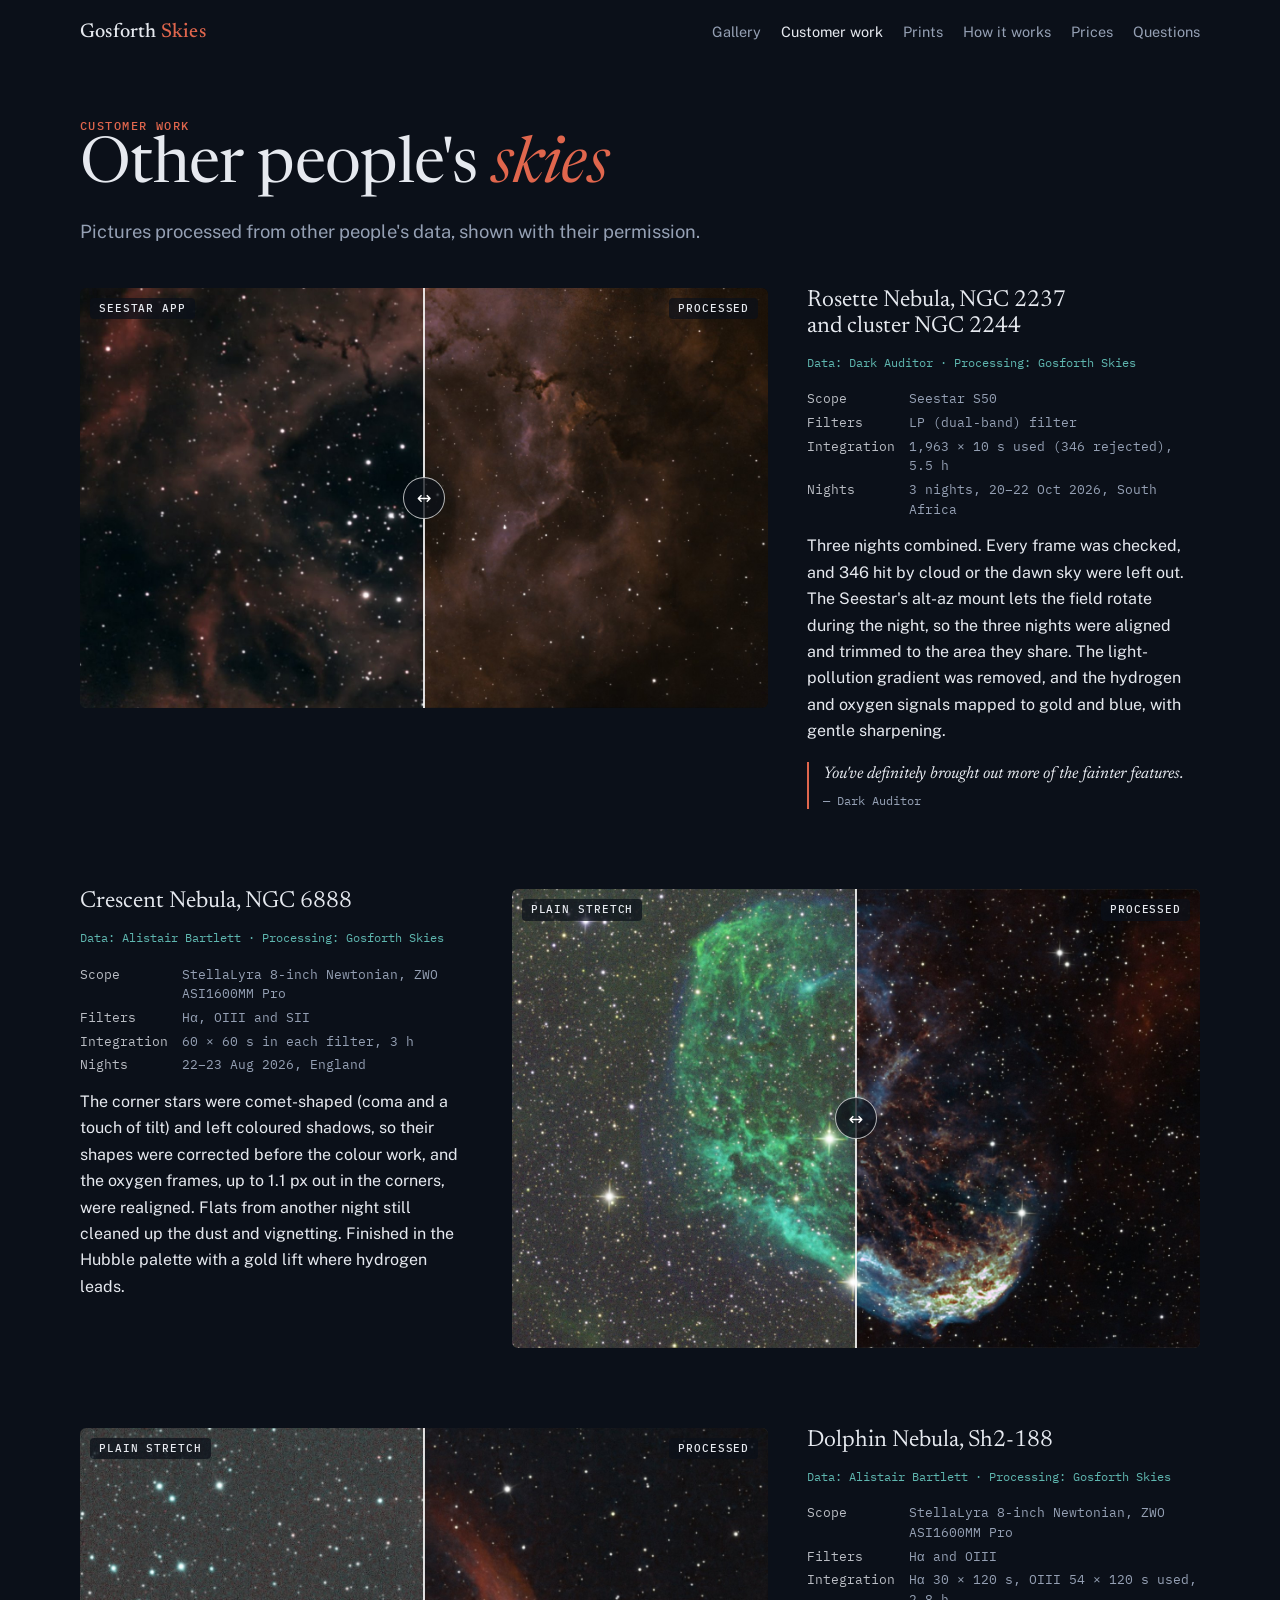
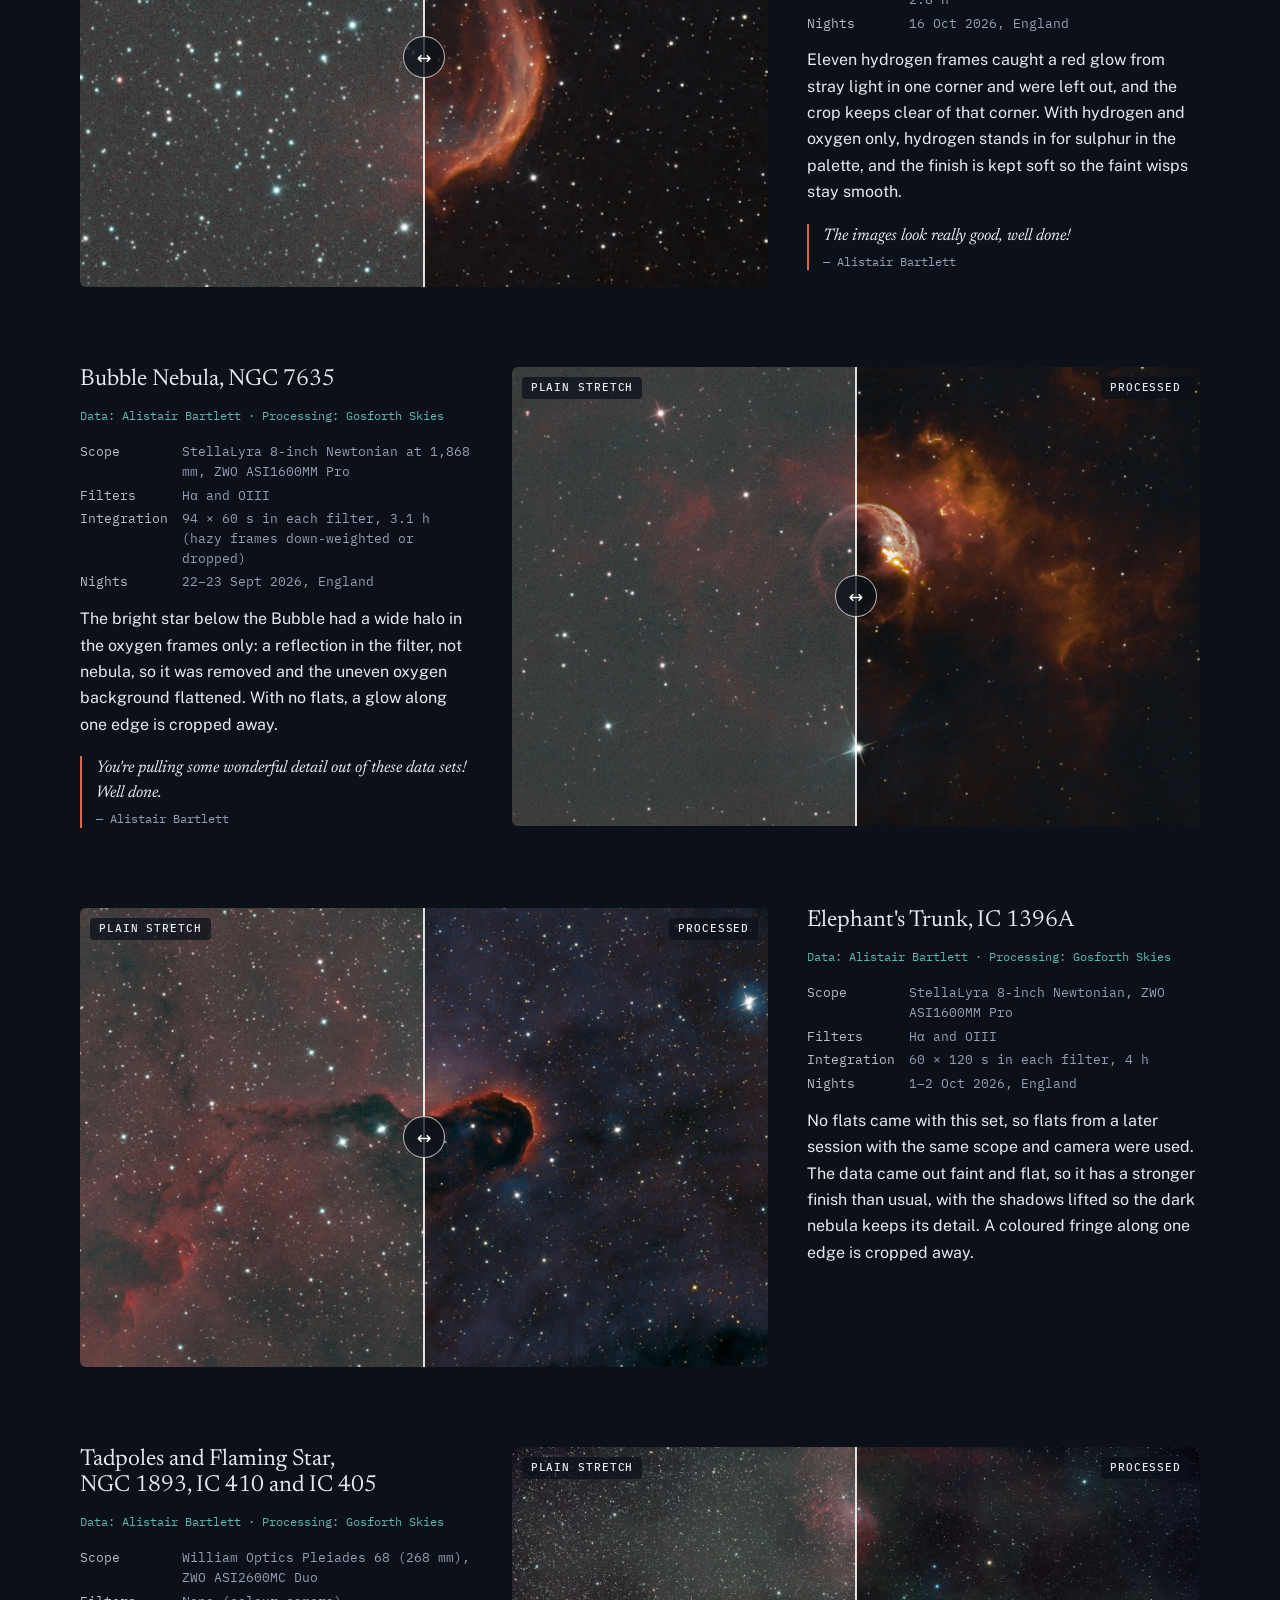
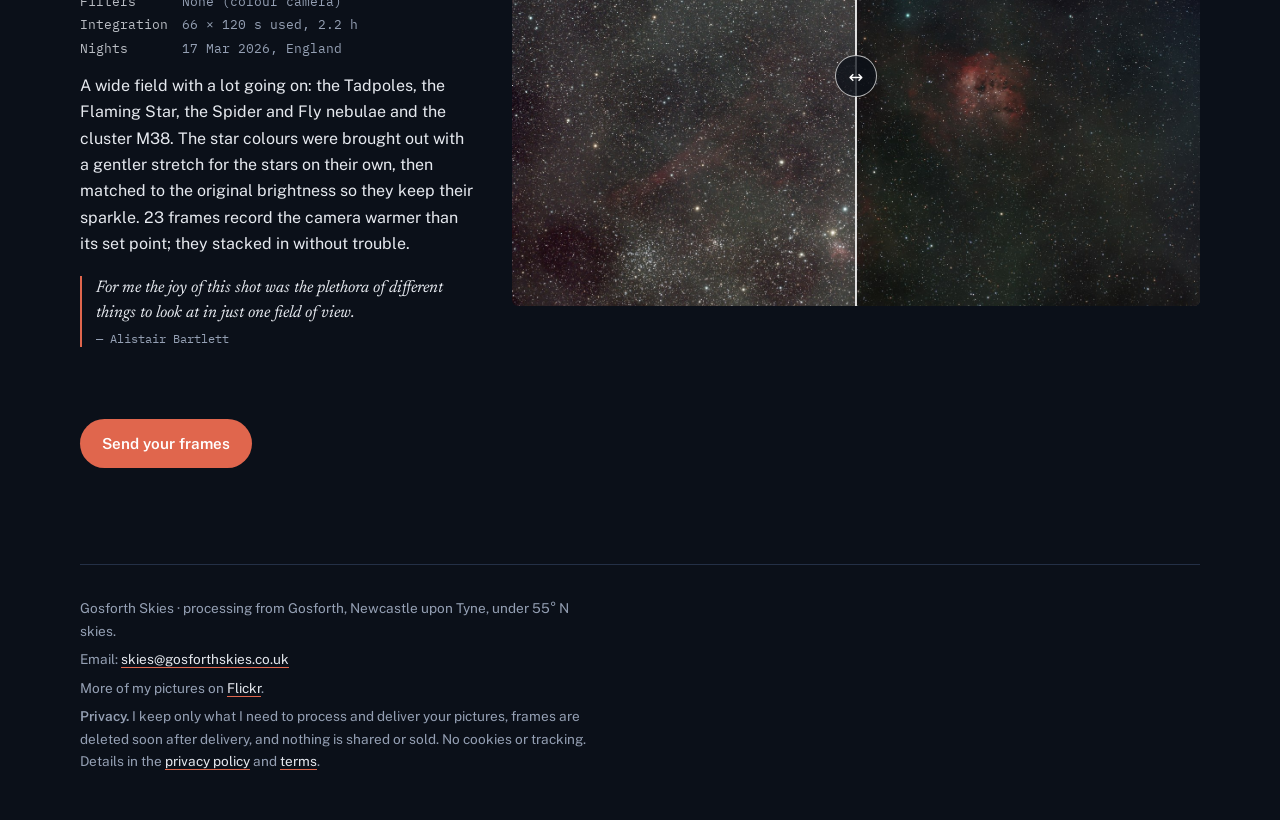
==== commit 5f531387: "Always dark: drop the light-mode override on every page Co-Authored-By: Claude Fable 5.1 <noreply@an" ====
--- a/customers.html
+++ b/customers.html
@@ -12,6 +12,17 @@
 <title>Customer work · Gosforth Skies</title>
 <meta name="claude:viewport-fit-sides" content="cover">
 <meta name="description" content="Astrophotography processed from other people's data, shown with their permission.">
+<!-- link previews (Facebook, WhatsApp, etc.) -->
+<meta property="og:type" content="website">
+<meta property="og:site_name" content="Gosforth Skies">
+<meta property="og:title" content="Gosforth Skies">
+<meta property="og:description" content="Astrophotography processing for smart telescopes and astro cameras: send your raw frames, get back a finished image.">
+<meta property="og:image" content="https://gosforthskies.co.uk/img/og_preview.jpg">
+<meta property="og:image:width" content="1200">
+<meta property="og:image:height" content="630">
+<meta property="og:image:alt" content="The Andromeda Galaxy, processed from Seestar frames">
+<meta property="og:url" content="https://gosforthskies.co.uk/">
+<meta name="twitter:card" content="summary_large_image">
 <link rel="stylesheet" href="fonts/fonts.css"><!-- self-hosted (tools/fetch_fonts.py): no visitor data goes to Google -->
 <style>
 /* Layout: one long night-sky scroll; each picture is a before/after slider, captions read like an observing log. */
@@ -28,10 +39,7 @@
   --font-data:    "IBM Plex Mono", ui-monospace, "Cascadia Mono", Consolas, monospace;
   color-scheme: dark;
 }
-@media (prefers-color-scheme: light) { :root:not([data-theme="dark"]) {
-  --sky: #f3f4f7; --deep: #ffffff; --rule: #d6dbe5; --ink: #141a26; --dim: #556178; --ha: #b8432c; --oiii: #2f7f79; color-scheme: light; } }
-:root[data-theme="light"] {
-  --sky: #f3f4f7; --deep: #ffffff; --rule: #d6dbe5; --ink: #141a26; --dim: #556178; --ha: #b8432c; --oiii: #2f7f79; color-scheme: light; }
+/* Always dark: a night-sky site, whatever the visitor's system theme. */
 
 body { background: var(--sky); color: var(--ink); font: 400 1rem/1.65 var(--font-body); }
 .wrap { max-width: 1120px; margin: 0 auto; padding-left: max(16px, env(safe-area-inset-left, 0px)); padding-right: max(16px, env(safe-area-inset-right, 0px)); }
@@ -92,6 +100,8 @@
 .quote p { font: italic 400 1.05rem/1.5 var(--font-display); }
 .quote cite { font: 400 0.78rem/1.4 var(--font-data); color: var(--dim); font-style: normal; }
 .quote cite::before { content: "\2014\00a0"; }
+.quotes { margin-top: 28px; display: grid; gap: 18px; grid-template-columns: repeat(auto-fit, minmax(260px, 1fr)); }
+.quotes .quote { margin: 0; }
 
 .grid3 { display: grid; grid-template-columns: repeat(3, minmax(0, 1fr)); gap: 20px; margin-top: 36px; }
 @media (max-width: 820px) { .grid3 { grid-template-columns: minmax(0, 1fr); } }
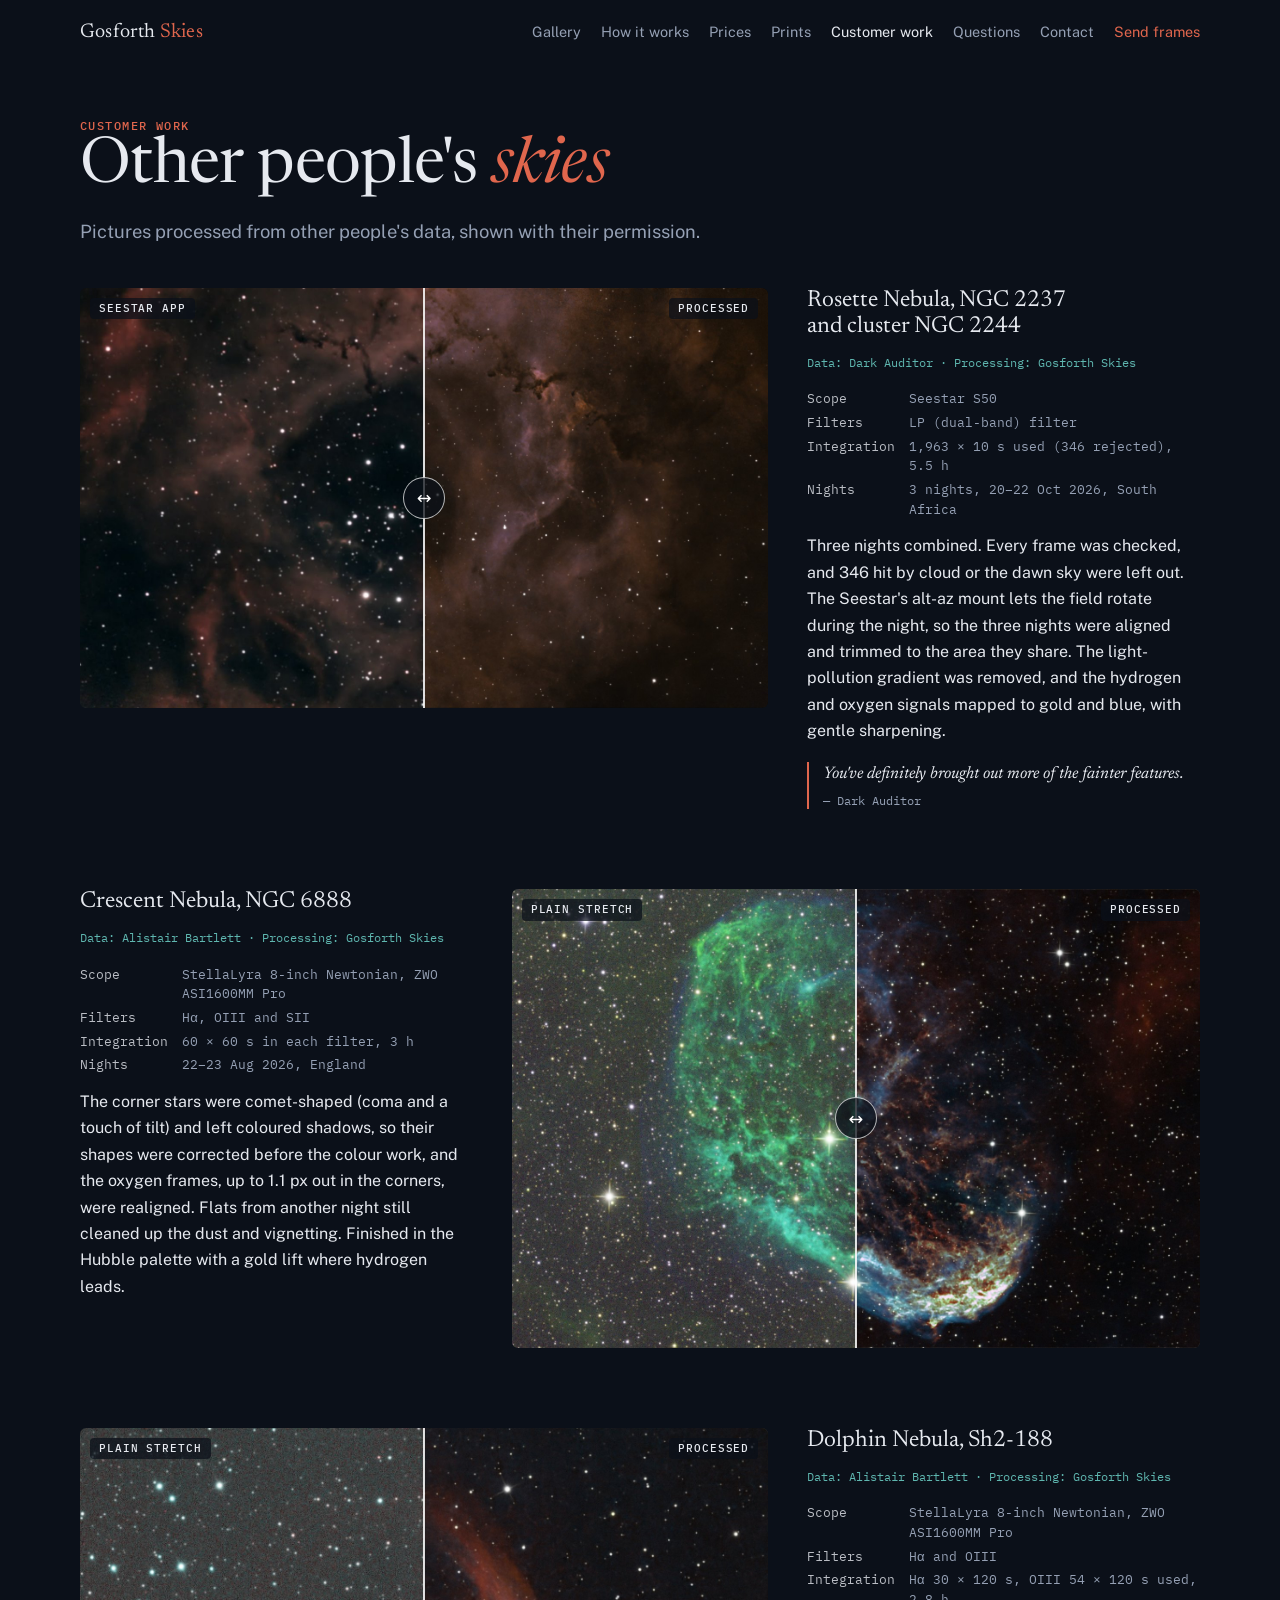
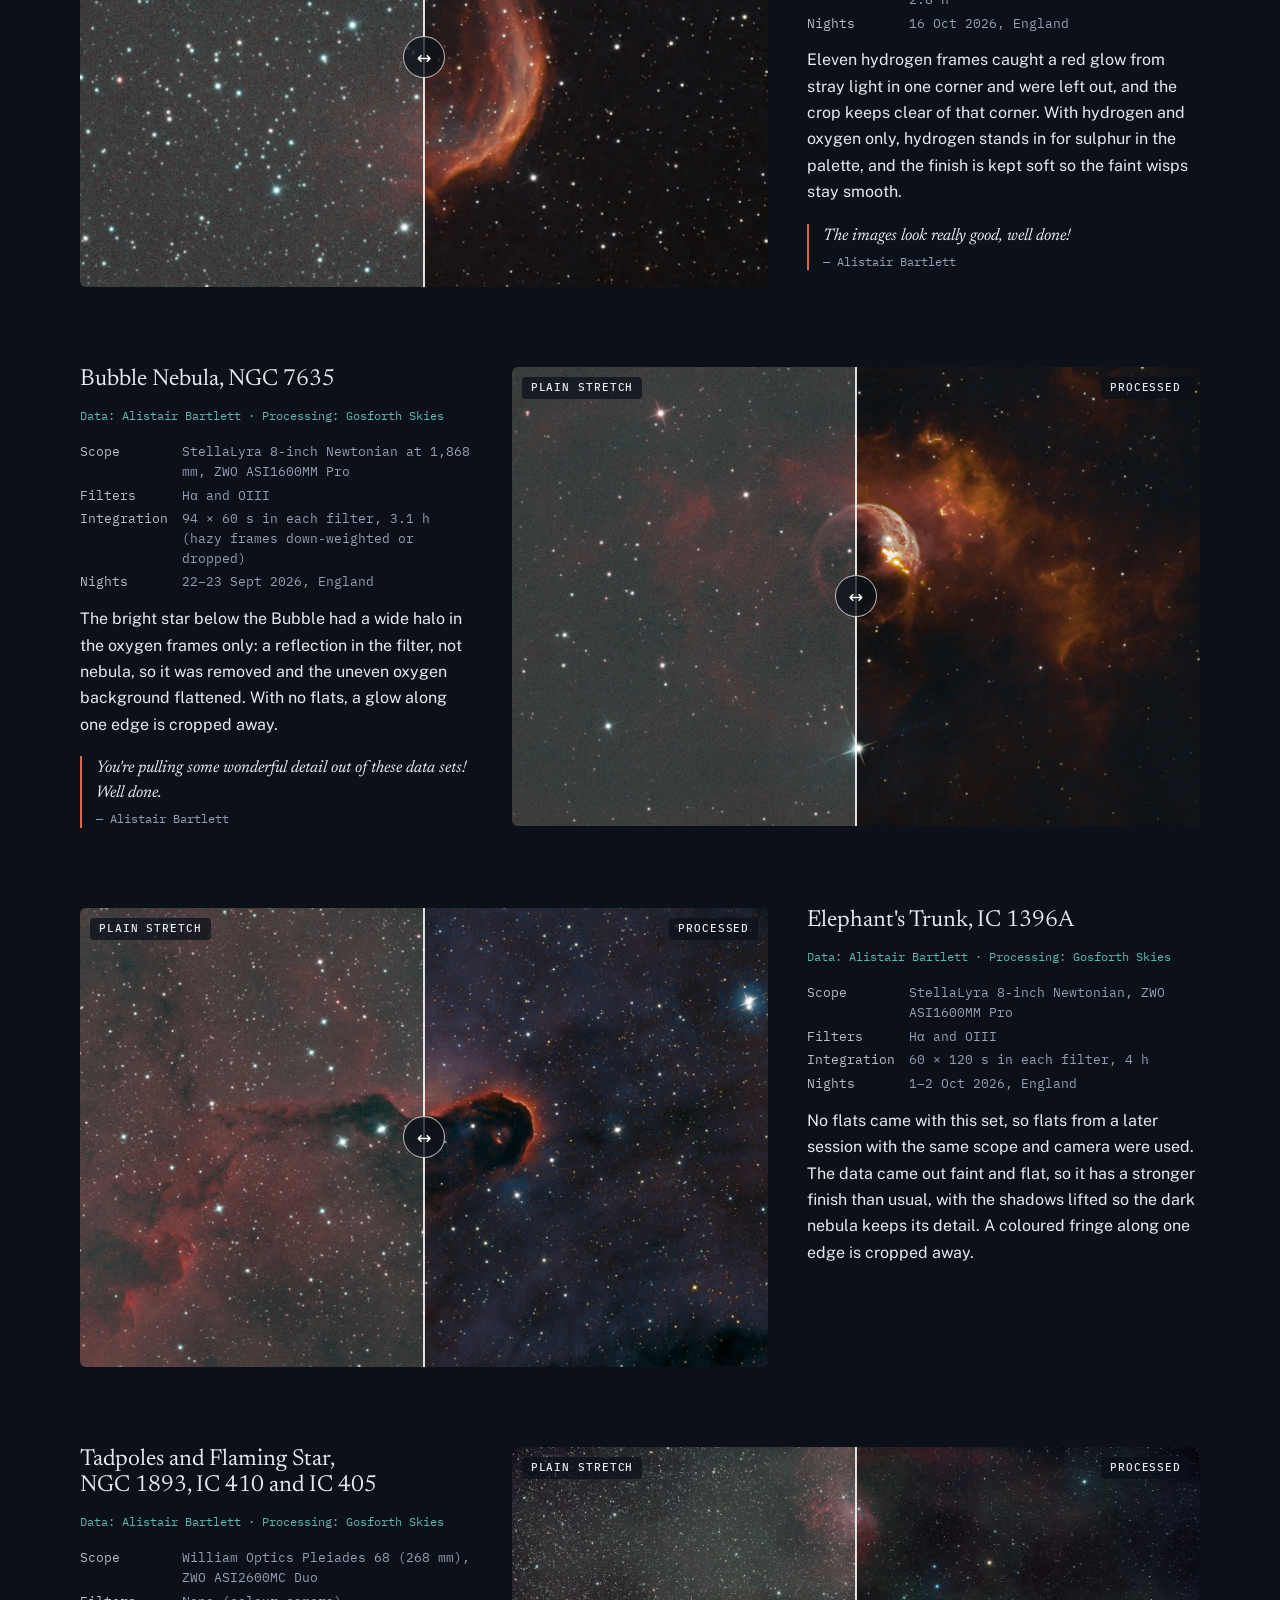
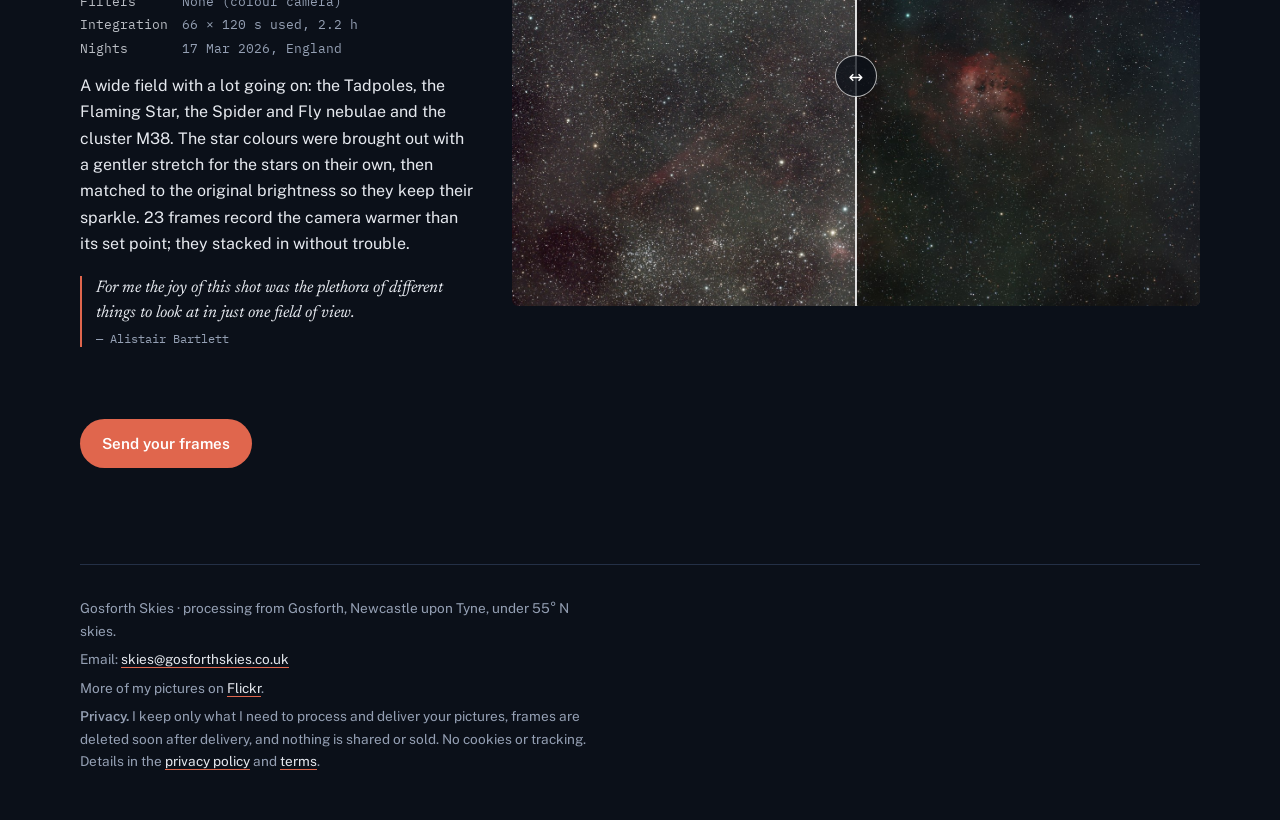
==== commit 0831df11: "Home page: eight small fixes from the Astro Wizard comparison - price and "nothing to pay until you'" ====
--- a/customers.html
+++ b/customers.html
@@ -3,6 +3,7 @@
 <head>
 <meta charset="utf-8">
 <meta name="viewport" content="width=device-width, initial-scale=1, viewport-fit=cover">
+<link rel="icon" href="data:image/svg+xml,%3Csvg xmlns='http://www.w3.org/2000/svg' viewBox='0 0 32 32'%3E%3Ccircle cx='16' cy='16' r='15' fill='%230b1019' stroke='%23243046' stroke-width='2'/%3E%3Ccircle cx='16' cy='16' r='6' fill='%23e0664d'/%3E%3C/svg%3E">
 <style>
 :root { padding-top: env(safe-area-inset-top, 0px); padding-bottom: env(safe-area-inset-bottom, 0px); }
 body { margin: 0; font-size: 14px; font-family: system-ui, sans-serif; }
@@ -57,7 +58,7 @@
 
 /* header */
 .top { padding-block: 20px; display: flex; justify-content: space-between; align-items: baseline; gap: 16px; flex-wrap: wrap; }
-.brand { font: 500 1.25rem/1 var(--font-display); letter-spacing: 0.01em; }
+.brand { font: 400 1.25rem/1 var(--font-display); letter-spacing: 0.01em; }
 .brand span { color: var(--ha); }
 .nav { display: flex; gap: 20px; flex-wrap: wrap; font-size: 0.9rem; }
 .nav a { color: var(--dim); text-decoration: none; }
@@ -67,7 +68,21 @@
 .hero { display: grid; grid-template-columns: minmax(0, 5fr) minmax(0, 7fr); gap: clamp(24px, 4vw, 56px); align-items: center; padding-block: clamp(24px, 5vw, 64px) clamp(48px, 7vw, 88px); }
 .hero > div:first-child { display: grid; gap: 20px; min-width: 0; }
 .cta { display: inline-block; justify-self: start; padding: 12px 22px; border-radius: 999px; background: var(--ha); color: #fff; text-decoration: none; font-weight: 600; font-size: 0.95rem; }
-@media (max-width: 820px) { .hero { grid-template-columns: minmax(0, 1fr); } }
+.hero-actions { display: flex; flex-wrap: wrap; align-items: center; gap: 10px 18px; }
+.hero-actions .alt { color: var(--dim); font-size: 0.95rem; }
+.hero-actions .alt:hover { color: var(--ink); }
+.hero-meta { font: 400 0.8rem/1.6 var(--font-data); color: var(--dim); letter-spacing: 0.02em; max-width: none; }
+.hero-quote { margin: 0; }
+.nav .send-link { color: var(--ha); }
+@media (max-width: 820px) {
+  .hero { grid-template-columns: minmax(0, 1fr); padding-block: 12px 40px; gap: 22px; }
+  .hero > div:first-child { gap: 14px; }
+  .quote.hero-quote { display: none; }           /* keeps the before/after slider near the first screen on a phone */
+  .top { flex-wrap: nowrap; flex-direction: column; align-items: stretch; gap: 4px; padding-block: 14px 4px; }
+  .nav { flex-wrap: nowrap; overflow-x: auto; gap: 0 18px; scrollbar-width: none; -webkit-overflow-scrolling: touch; }   /* one swipeable row */
+  .nav::-webkit-scrollbar { display: none; }
+  .nav a { flex: none; padding-block: 12px; }    /* comfortable tap targets */
+}
 
 /* before / after slider */
 .ba { position: relative; overflow: hidden; border-radius: 6px; background: #000; max-width: 100%; touch-action: pan-y; user-select: none; }
@@ -183,7 +198,7 @@
   <header class="top">
     <a class="brand" href="index.html">Gosforth <span>Skies</span></a>
     <nav class="nav" aria-label="Sections">
-      <a href="index.html#gallery">Gallery</a><a href="customers.html" aria-current="page">Customer work</a><a href="index.html#prints">Prints</a><a href="index.html#how">How it works</a><a href="index.html#prices">Prices</a><a href="index.html#faq">Questions</a>
+      <a href="index.html#gallery">Gallery</a><a href="index.html#how">How it works</a><a href="index.html#prices">Prices</a><a href="index.html#prints">Prints</a><a href="customers.html" aria-current="page">Customer work</a><a href="index.html#faq">Questions</a><a href="index.html#contact">Contact</a><a class="send-link" href="index.html#send">Send frames</a>
     </nav>
   </header>
 </div>
--- a/fonts/fonts.css
+++ b/fonts/fonts.css
@@ -32,14 +32,6 @@
   unicode-range: U+0000-00FF, U+0131, U+0152-0153, U+02BB-02BC, U+02C6, U+02DA, U+02DC, U+0304, U+0308, U+0329, U+2000-206F, U+20AC, U+2122, U+2191, U+2193, U+2212, U+2215, U+FEFF, U+FFFD;
 }
 @font-face {
-  font-family: 'Newsreader';
-  font-style: normal;
-  font-weight: 500;
-  font-display: swap;
-  src: url(Newsreader-normal-500.woff2) format('woff2');
-  unicode-range: U+0000-00FF, U+0131, U+0152-0153, U+02BB-02BC, U+02C6, U+02DA, U+02DC, U+0304, U+0308, U+0329, U+2000-206F, U+20AC, U+2122, U+2191, U+2193, U+2212, U+2215, U+FEFF, U+FFFD;
-}
-@font-face {
   font-family: 'Public Sans';
   font-style: normal;
   font-weight: 400;
